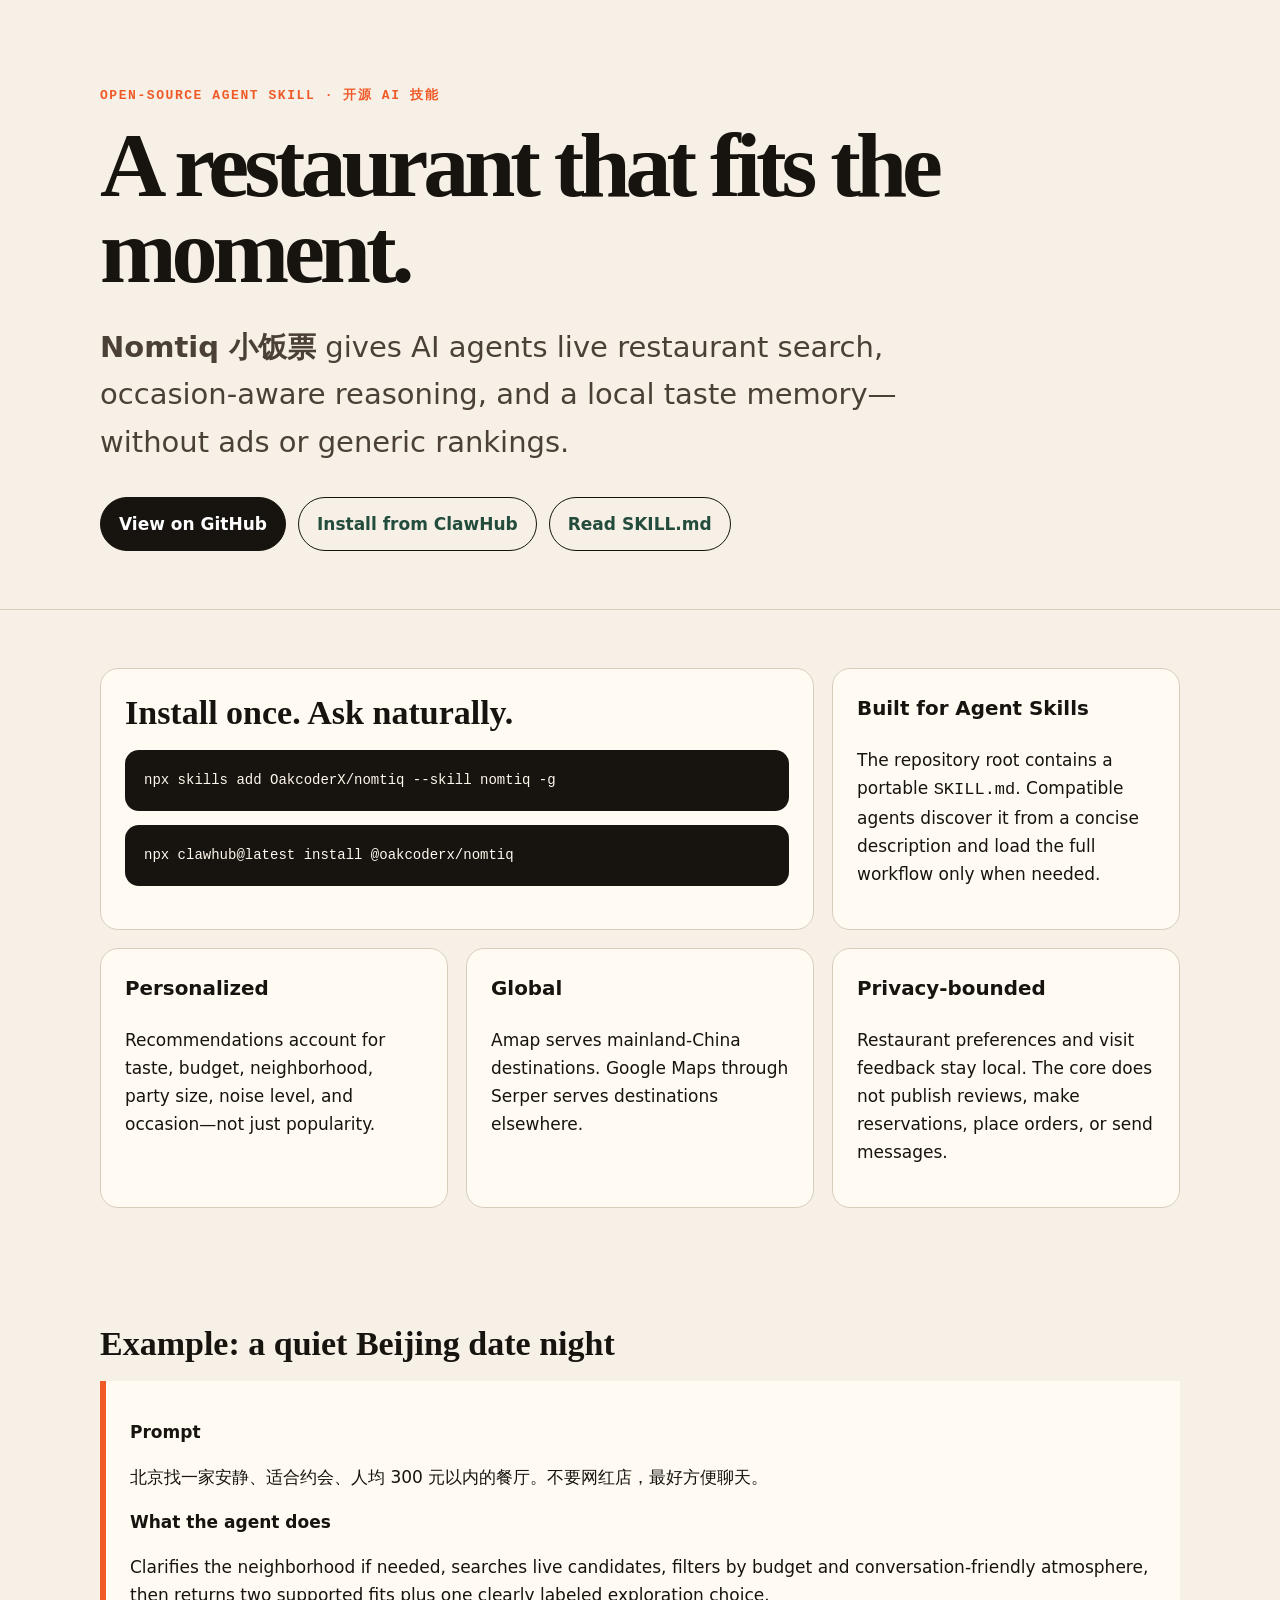
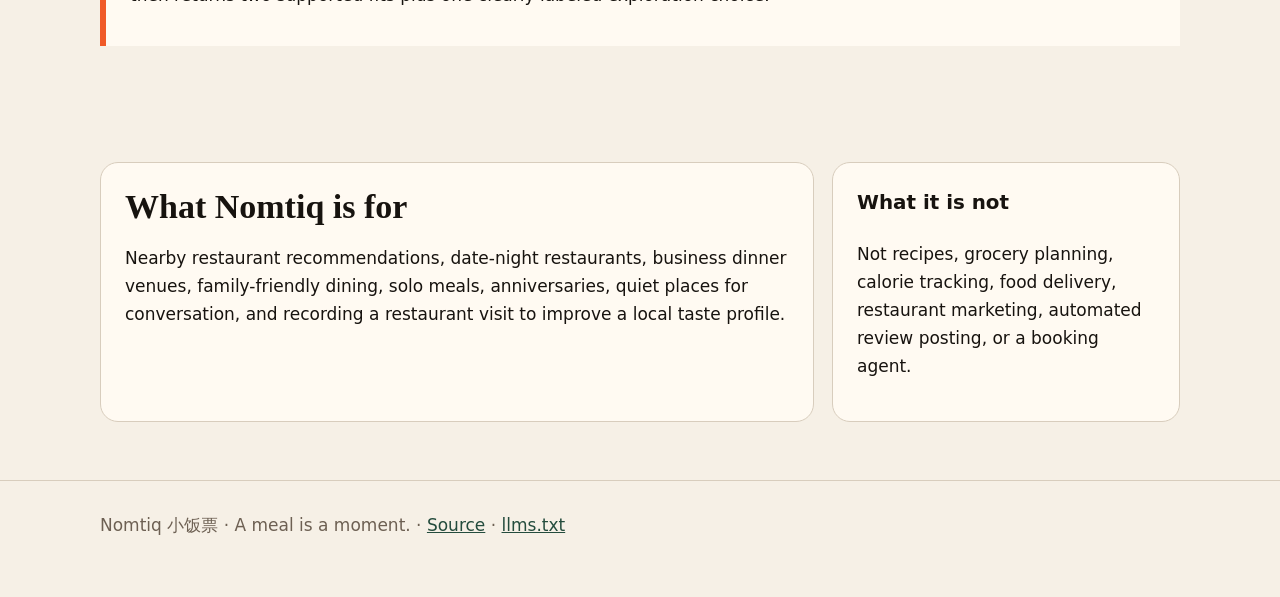
==== docs/index.html @ 1fe5f9c1 "Launch Nomtiq agent skill" ====
<!doctype html>
<html lang="en">
<head>
  <meta charset="utf-8">
  <meta name="viewport" content="width=device-width,initial-scale=1">
  <title>Nomtiq 小饭票 — Personalized AI Restaurant Finder Skill</title>
  <meta name="description" content="Nomtiq is an open-source AI restaurant finder skill for nearby dining, date night, business meals, family gatherings and local taste memory. Works with Agent Skills-compatible AI agents and OpenClaw.">
  <meta name="keywords" content="AI restaurant finder, restaurant recommendation agent, Agent Skills, OpenClaw skill, 找餐厅, 推荐餐厅, date night restaurant, personalized dining">
  <meta name="robots" content="index,follow,max-image-preview:large">
  <link rel="canonical" href="https://oakcoderx.github.io/nomtiq/">
  <meta property="og:type" content="website">
  <meta property="og:title" content="Nomtiq 小饭票 — AI Restaurant Finder Skill">
  <meta property="og:description" content="A personalized, occasion-aware restaurant finder for AI agents. Live search, local taste memory, no generic rankings.">
  <meta property="og:url" content="https://oakcoderx.github.io/nomtiq/">
  <meta property="og:site_name" content="Nomtiq">
  <meta name="twitter:card" content="summary">
  <meta name="theme-color" content="#17130f">
  <script type="application/ld+json">
  {
    "@context": "https://schema.org",
    "@type": "SoftwareSourceCode",
    "name": "Nomtiq 小饭票",
    "alternateName": "Nomtiq AI Restaurant Finder Skill",
    "description": "An open-source personalized restaurant finder skill for AI agents.",
    "codeRepository": "https://github.com/OakcoderX/nomtiq",
    "url": "https://oakcoderx.github.io/nomtiq/",
    "license": "https://opensource.org/license/mit-0",
    "programmingLanguage": ["Markdown", "Python"],
    "keywords": "Agent Skills, AI restaurant finder, personalized restaurant recommendation, 找餐厅, 推荐餐厅"
  }
  </script>
  <style>
    :root{--ink:#17130f;--paper:#f6f0e6;--card:#fffaf2;--accent:#f05a28;--green:#244c3d;--line:#d8cdbd}
    *{box-sizing:border-box}body{margin:0;background:var(--paper);color:var(--ink);font:17px/1.65 ui-sans-serif,system-ui,-apple-system,BlinkMacSystemFont,"Segoe UI",sans-serif}
    a{color:var(--green)}.wrap{width:min(1080px,calc(100% - 36px));margin:auto}.hero{padding:88px 0 58px;border-bottom:1px solid var(--line)}
    .eyebrow{font:700 13px/1.2 ui-monospace,SFMono-Regular,monospace;letter-spacing:.12em;text-transform:uppercase;color:var(--accent)}
    h1{font:800 clamp(46px,8vw,92px)/.94 Georgia,serif;letter-spacing:-.055em;margin:18px 0 24px;max-width:920px}h2{font:750 34px/1.15 Georgia,serif;margin:0 0 18px}
    .lead{font-size:clamp(20px,2.5vw,29px);max-width:820px;color:#4b4035}.actions{display:flex;flex-wrap:wrap;gap:12px;margin-top:30px}.button{display:inline-block;padding:12px 18px;border:1px solid var(--ink);border-radius:99px;text-decoration:none;font-weight:750}.button.primary{background:var(--ink);color:white}
    section{padding:58px 0}.grid{display:grid;grid-template-columns:repeat(3,1fr);gap:18px}.card{background:var(--card);border:1px solid var(--line);border-radius:18px;padding:24px}.card h3{margin-top:0}.wide{grid-column:span 2}pre{overflow:auto;background:var(--ink);color:#fff8ed;padding:19px;border-radius:14px;font-size:14px}.example{border-left:6px solid var(--accent);padding:20px 24px;background:var(--card)}footer{border-top:1px solid var(--line);padding:30px 0 60px;color:#6d6053}@media(max-width:760px){.grid{grid-template-columns:1fr}.wide{grid-column:auto}.hero{padding-top:56px}}
  </style>
</head>
<body>
  <header class="hero"><div class="wrap">
    <div class="eyebrow">Open-source Agent Skill · 开源 AI 技能</div>
    <h1>A restaurant that fits the moment.</h1>
    <p class="lead"><strong>Nomtiq 小饭票</strong> gives AI agents live restaurant search, occasion-aware reasoning, and a local taste memory—without ads or generic rankings.</p>
    <div class="actions"><a class="button primary" href="https://github.com/OakcoderX/nomtiq">View on GitHub</a><a class="button" href="https://clawhub.ai/oakcoderx/skills/nomtiq">Install from ClawHub</a><a class="button" href="https://raw.githubusercontent.com/OakcoderX/nomtiq/main/SKILL.md">Read SKILL.md</a></div>
  </div></header>
  <main>
    <section><div class="wrap grid">
      <article class="card wide"><h2>Install once. Ask naturally.</h2><pre><code>npx skills add OakcoderX/nomtiq --skill nomtiq -g</code></pre><pre><code>npx clawhub@latest install @oakcoderx/nomtiq</code></pre></article>
      <article class="card"><h3>Built for Agent Skills</h3><p>The repository root contains a portable <code>SKILL.md</code>. Compatible agents discover it from a concise description and load the full workflow only when needed.</p></article>
      <article class="card"><h3>Personalized</h3><p>Recommendations account for taste, budget, neighborhood, party size, noise level, and occasion—not just popularity.</p></article>
      <article class="card"><h3>Global</h3><p>Amap serves mainland-China destinations. Google Maps through Serper serves destinations elsewhere.</p></article>
      <article class="card"><h3>Privacy-bounded</h3><p>Restaurant preferences and visit feedback stay local. The core does not publish reviews, make reservations, place orders, or send messages.</p></article>
    </div></section>
    <section id="example"><div class="wrap"><h2>Example: a quiet Beijing date night</h2><div class="example"><p><strong>Prompt</strong></p><p>北京找一家安静、适合约会、人均 300 元以内的餐厅。不要网红店，最好方便聊天。</p><p><strong>What the agent does</strong></p><p>Clarifies the neighborhood if needed, searches live candidates, filters by budget and conversation-friendly atmosphere, then returns two supported fits plus one clearly labeled exploration choice.</p></div></div></section>
    <section><div class="wrap grid"><article class="card wide"><h2>What Nomtiq is for</h2><p>Nearby restaurant recommendations, date-night restaurants, business dinner venues, family-friendly dining, solo meals, anniversaries, quiet places for conversation, and recording a restaurant visit to improve a local taste profile.</p></article><article class="card"><h3>What it is not</h3><p>Not recipes, grocery planning, calorie tracking, food delivery, restaurant marketing, automated review posting, or a booking agent.</p></article></div></section>
  </main>
  <footer><div class="wrap">Nomtiq 小饭票 · A meal is a moment. · <a href="https://github.com/OakcoderX/nomtiq">Source</a> · <a href="llms.txt">llms.txt</a></div></footer>
</body>
</html>
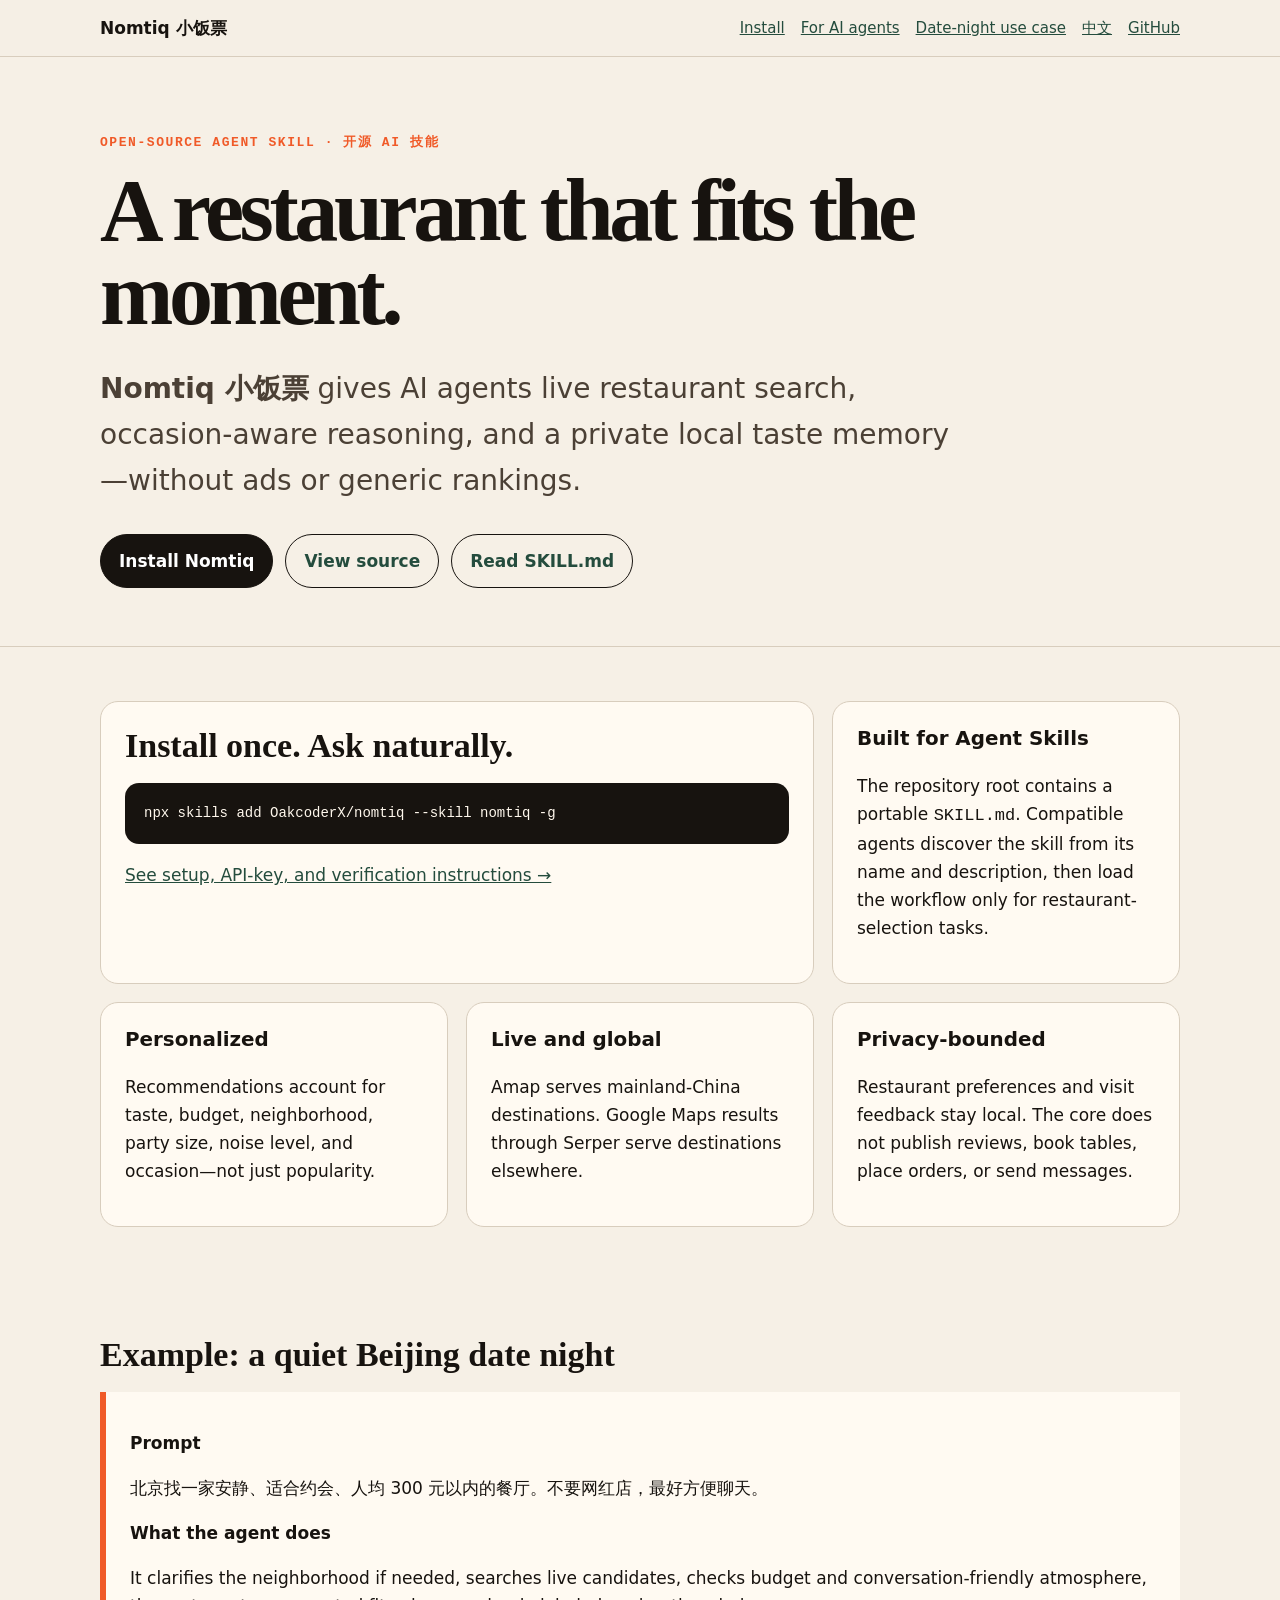
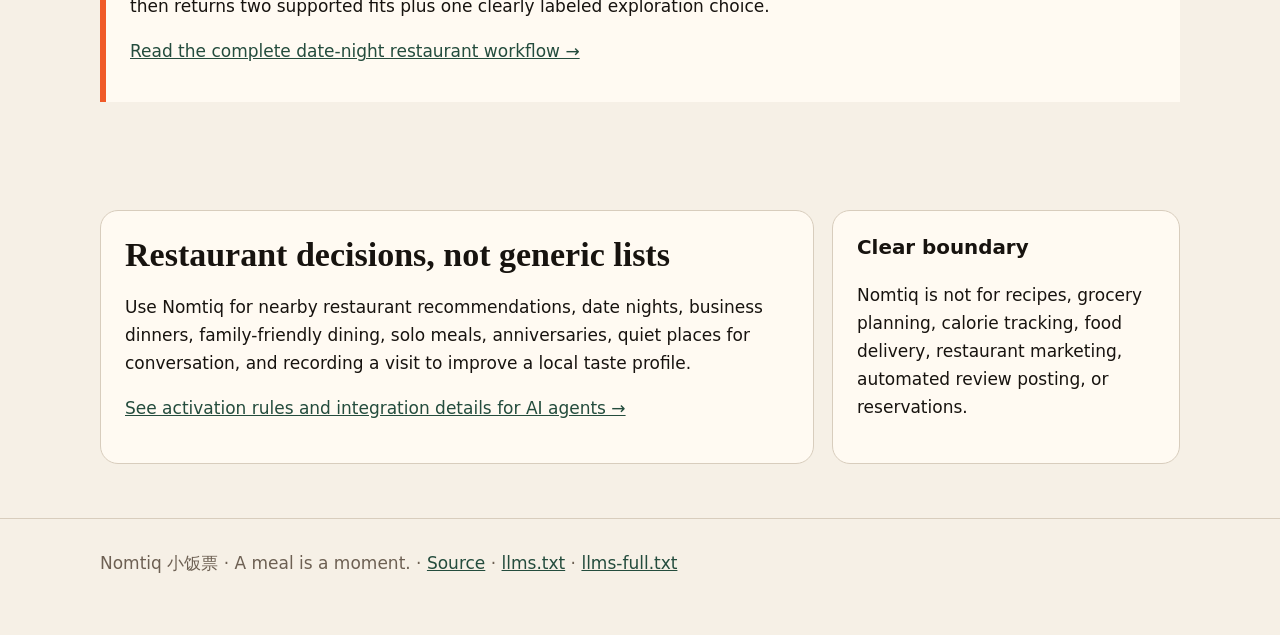
==== commit 9dc2d88a: "Expand Nomtiq search and agent discovery pages" ====
--- a/docs/index.html
+++ b/docs/index.html
@@ -3,60 +3,76 @@
 <head>
   <meta charset="utf-8">
   <meta name="viewport" content="width=device-width,initial-scale=1">
-  <title>Nomtiq 小饭票 — Personalized AI Restaurant Finder Skill</title>
-  <meta name="description" content="Nomtiq is an open-source AI restaurant finder skill for nearby dining, date night, business meals, family gatherings and local taste memory. Works with Agent Skills-compatible AI agents and OpenClaw.">
-  <meta name="keywords" content="AI restaurant finder, restaurant recommendation agent, Agent Skills, OpenClaw skill, 找餐厅, 推荐餐厅, date night restaurant, personalized dining">
-  <meta name="robots" content="index,follow,max-image-preview:large">
+  <title>Nomtiq — Personalized AI Restaurant Finder Skill</title>
+  <meta name="description" content="Install Nomtiq, an open-source AI restaurant finder skill with live search, date-night and business-meal reasoning, and a private local taste profile.">
+  <meta name="robots" content="index,follow,max-image-preview:large,max-snippet:-1,max-video-preview:-1">
   <link rel="canonical" href="https://oakcoderx.github.io/nomtiq/">
+  <link rel="alternate" hreflang="en" href="https://oakcoderx.github.io/nomtiq/">
+  <link rel="alternate" hreflang="zh-CN" href="https://oakcoderx.github.io/nomtiq/zh/">
+  <link rel="alternate" hreflang="x-default" href="https://oakcoderx.github.io/nomtiq/">
+  <link rel="stylesheet" href="assets/site.css">
   <meta property="og:type" content="website">
-  <meta property="og:title" content="Nomtiq 小饭票 — AI Restaurant Finder Skill">
-  <meta property="og:description" content="A personalized, occasion-aware restaurant finder for AI agents. Live search, local taste memory, no generic rankings.">
+  <meta property="og:title" content="Nomtiq — Personalized AI Restaurant Finder Skill">
+  <meta property="og:description" content="Give a compatible AI agent live restaurant search, occasion-aware reasoning, and private local taste memory.">
   <meta property="og:url" content="https://oakcoderx.github.io/nomtiq/">
   <meta property="og:site_name" content="Nomtiq">
-  <meta name="twitter:card" content="summary">
+  <meta property="og:locale" content="en_US">
+  <meta property="og:image" content="https://opengraph.githubassets.com/1/OakcoderX/nomtiq">
+  <meta property="og:image:alt" content="Nomtiq open-source AI restaurant finder skill">
+  <meta name="twitter:card" content="summary_large_image">
   <meta name="theme-color" content="#17130f">
   <script type="application/ld+json">
   {
     "@context": "https://schema.org",
-    "@type": "SoftwareSourceCode",
-    "name": "Nomtiq 小饭票",
-    "alternateName": "Nomtiq AI Restaurant Finder Skill",
-    "description": "An open-source personalized restaurant finder skill for AI agents.",
-    "codeRepository": "https://github.com/OakcoderX/nomtiq",
-    "url": "https://oakcoderx.github.io/nomtiq/",
-    "license": "https://opensource.org/license/mit-0",
-    "programmingLanguage": ["Markdown", "Python"],
-    "keywords": "Agent Skills, AI restaurant finder, personalized restaurant recommendation, 找餐厅, 推荐餐厅"
+    "@graph": [
+      {
+        "@type": "WebSite",
+        "@id": "https://oakcoderx.github.io/nomtiq/#website",
+        "url": "https://oakcoderx.github.io/nomtiq/",
+        "name": "Nomtiq 小饭票",
+        "description": "Open-source personalized AI restaurant finder skill",
+        "inLanguage": ["en", "zh-CN"]
+      },
+      {
+        "@type": "SoftwareSourceCode",
+        "@id": "https://oakcoderx.github.io/nomtiq/#software",
+        "name": "Nomtiq 小饭票",
+        "alternateName": "Nomtiq AI Restaurant Finder Skill",
+        "description": "An open-source personalized restaurant finder skill for AI agents.",
+        "codeRepository": "https://github.com/OakcoderX/nomtiq",
+        "url": "https://oakcoderx.github.io/nomtiq/",
+        "license": "https://opensource.org/license/mit-0",
+        "programmingLanguage": ["Markdown", "Python"],
+        "runtimePlatform": "Agent Skills-compatible AI agents",
+        "keywords": ["AI restaurant finder", "Agent Skills", "restaurant recommendation agent", "OpenClaw skill", "找餐厅"],
+        "sameAs": [
+          "https://skills.sh/oakcoderx/nomtiq",
+          "https://clawhub.ai/oakcoderx/skills/nomtiq"
+        ]
+      }
+    ]
   }
   </script>
-  <style>
-    :root{--ink:#17130f;--paper:#f6f0e6;--card:#fffaf2;--accent:#f05a28;--green:#244c3d;--line:#d8cdbd}
-    *{box-sizing:border-box}body{margin:0;background:var(--paper);color:var(--ink);font:17px/1.65 ui-sans-serif,system-ui,-apple-system,BlinkMacSystemFont,"Segoe UI",sans-serif}
-    a{color:var(--green)}.wrap{width:min(1080px,calc(100% - 36px));margin:auto}.hero{padding:88px 0 58px;border-bottom:1px solid var(--line)}
-    .eyebrow{font:700 13px/1.2 ui-monospace,SFMono-Regular,monospace;letter-spacing:.12em;text-transform:uppercase;color:var(--accent)}
-    h1{font:800 clamp(46px,8vw,92px)/.94 Georgia,serif;letter-spacing:-.055em;margin:18px 0 24px;max-width:920px}h2{font:750 34px/1.15 Georgia,serif;margin:0 0 18px}
-    .lead{font-size:clamp(20px,2.5vw,29px);max-width:820px;color:#4b4035}.actions{display:flex;flex-wrap:wrap;gap:12px;margin-top:30px}.button{display:inline-block;padding:12px 18px;border:1px solid var(--ink);border-radius:99px;text-decoration:none;font-weight:750}.button.primary{background:var(--ink);color:white}
-    section{padding:58px 0}.grid{display:grid;grid-template-columns:repeat(3,1fr);gap:18px}.card{background:var(--card);border:1px solid var(--line);border-radius:18px;padding:24px}.card h3{margin-top:0}.wide{grid-column:span 2}pre{overflow:auto;background:var(--ink);color:#fff8ed;padding:19px;border-radius:14px;font-size:14px}.example{border-left:6px solid var(--accent);padding:20px 24px;background:var(--card)}footer{border-top:1px solid var(--line);padding:30px 0 60px;color:#6d6053}@media(max-width:760px){.grid{grid-template-columns:1fr}.wide{grid-column:auto}.hero{padding-top:56px}}
-  </style>
 </head>
 <body>
+  <nav class="site-nav" aria-label="Primary"><div class="wrap"><a class="brand" href="./">Nomtiq 小饭票</a><div class="nav-links"><a href="install/">Install</a><a href="for-agents/">For AI agents</a><a href="use-cases/date-night/">Date-night use case</a><a href="zh/" lang="zh-CN">中文</a><a href="https://github.com/OakcoderX/nomtiq">GitHub</a></div></div></nav>
   <header class="hero"><div class="wrap">
     <div class="eyebrow">Open-source Agent Skill · 开源 AI 技能</div>
     <h1>A restaurant that fits the moment.</h1>
-    <p class="lead"><strong>Nomtiq 小饭票</strong> gives AI agents live restaurant search, occasion-aware reasoning, and a local taste memory—without ads or generic rankings.</p>
-    <div class="actions"><a class="button primary" href="https://github.com/OakcoderX/nomtiq">View on GitHub</a><a class="button" href="https://clawhub.ai/oakcoderx/skills/nomtiq">Install from ClawHub</a><a class="button" href="https://raw.githubusercontent.com/OakcoderX/nomtiq/main/SKILL.md">Read SKILL.md</a></div>
+    <p class="lead"><strong>Nomtiq 小饭票</strong> gives AI agents live restaurant search, occasion-aware reasoning, and a private local taste memory—without ads or generic rankings.</p>
+    <div class="actions"><a class="button primary" href="install/">Install Nomtiq</a><a class="button" href="https://github.com/OakcoderX/nomtiq">View source</a><a class="button" href="https://raw.githubusercontent.com/OakcoderX/nomtiq/main/SKILL.md">Read SKILL.md</a></div>
   </div></header>
   <main>
     <section><div class="wrap grid">
-      <article class="card wide"><h2>Install once. Ask naturally.</h2><pre><code>npx skills add OakcoderX/nomtiq --skill nomtiq -g</code></pre><pre><code>npx clawhub@latest install @oakcoderx/nomtiq</code></pre></article>
-      <article class="card"><h3>Built for Agent Skills</h3><p>The repository root contains a portable <code>SKILL.md</code>. Compatible agents discover it from a concise description and load the full workflow only when needed.</p></article>
+      <article class="card wide"><h2>Install once. Ask naturally.</h2><pre><code>npx skills add OakcoderX/nomtiq --skill nomtiq -g</code></pre><p><a href="install/">See setup, API-key, and verification instructions →</a></p></article>
+      <article class="card"><h3>Built for Agent Skills</h3><p>The repository root contains a portable <code>SKILL.md</code>. Compatible agents discover the skill from its name and description, then load the workflow only for restaurant-selection tasks.</p></article>
       <article class="card"><h3>Personalized</h3><p>Recommendations account for taste, budget, neighborhood, party size, noise level, and occasion—not just popularity.</p></article>
-      <article class="card"><h3>Global</h3><p>Amap serves mainland-China destinations. Google Maps through Serper serves destinations elsewhere.</p></article>
-      <article class="card"><h3>Privacy-bounded</h3><p>Restaurant preferences and visit feedback stay local. The core does not publish reviews, make reservations, place orders, or send messages.</p></article>
+      <article class="card"><h3>Live and global</h3><p>Amap serves mainland-China destinations. Google Maps results through Serper serve destinations elsewhere.</p></article>
+      <article class="card"><h3>Privacy-bounded</h3><p>Restaurant preferences and visit feedback stay local. The core does not publish reviews, book tables, place orders, or send messages.</p></article>
     </div></section>
-    <section id="example"><div class="wrap"><h2>Example: a quiet Beijing date night</h2><div class="example"><p><strong>Prompt</strong></p><p>北京找一家安静、适合约会、人均 300 元以内的餐厅。不要网红店，最好方便聊天。</p><p><strong>What the agent does</strong></p><p>Clarifies the neighborhood if needed, searches live candidates, filters by budget and conversation-friendly atmosphere, then returns two supported fits plus one clearly labeled exploration choice.</p></div></div></section>
-    <section><div class="wrap grid"><article class="card wide"><h2>What Nomtiq is for</h2><p>Nearby restaurant recommendations, date-night restaurants, business dinner venues, family-friendly dining, solo meals, anniversaries, quiet places for conversation, and recording a restaurant visit to improve a local taste profile.</p></article><article class="card"><h3>What it is not</h3><p>Not recipes, grocery planning, calorie tracking, food delivery, restaurant marketing, automated review posting, or a booking agent.</p></article></div></section>
+    <section id="example"><div class="wrap"><h2>Example: a quiet Beijing date night</h2><div class="example"><p><strong>Prompt</strong></p><p>北京找一家安静、适合约会、人均 300 元以内的餐厅。不要网红店，最好方便聊天。</p><p><strong>What the agent does</strong></p><p>It clarifies the neighborhood if needed, searches live candidates, checks budget and conversation-friendly atmosphere, then returns two supported fits plus one clearly labeled exploration choice.</p><p><a href="use-cases/date-night/">Read the complete date-night restaurant workflow →</a></p></div></div></section>
+    <section><div class="wrap grid"><article class="card wide"><h2>Restaurant decisions, not generic lists</h2><p>Use Nomtiq for nearby restaurant recommendations, date nights, business dinners, family-friendly dining, solo meals, anniversaries, quiet places for conversation, and recording a visit to improve a local taste profile.</p><p><a href="for-agents/">See activation rules and integration details for AI agents →</a></p></article><article class="card"><h3>Clear boundary</h3><p>Nomtiq is not for recipes, grocery planning, calorie tracking, food delivery, restaurant marketing, automated review posting, or reservations.</p></article></div></section>
   </main>
-  <footer><div class="wrap">Nomtiq 小饭票 · A meal is a moment. · <a href="https://github.com/OakcoderX/nomtiq">Source</a> · <a href="llms.txt">llms.txt</a></div></footer>
+  <footer><div class="wrap">Nomtiq 小饭票 · A meal is a moment. · <a href="https://github.com/OakcoderX/nomtiq">Source</a> · <a href="llms.txt">llms.txt</a> · <a href="llms-full.txt">llms-full.txt</a></div></footer>
 </body>
 </html>
--- a/docs/assets/site.css
+++ b/docs/assets/site.css
@@ -0,0 +1,35 @@
+:root{--ink:#17130f;--paper:#f6f0e6;--card:#fffaf2;--accent:#f05a28;--green:#244c3d;--muted:#6d6053;--line:#d8cdbd}
+*{box-sizing:border-box}
+html{scroll-behavior:smooth}
+body{margin:0;background:var(--paper);color:var(--ink);font:17px/1.65 ui-sans-serif,system-ui,-apple-system,BlinkMacSystemFont,"Segoe UI",sans-serif}
+a{color:var(--green)}
+.wrap{width:min(1080px,calc(100% - 36px));margin:auto}
+.site-nav{border-bottom:1px solid var(--line);background:rgba(246,240,230,.94)}
+.site-nav .wrap{display:flex;align-items:center;justify-content:space-between;gap:20px;padding:14px 0}
+.brand{font-weight:850;text-decoration:none;color:var(--ink)}
+.nav-links{display:flex;flex-wrap:wrap;gap:16px;font-size:15px}
+.hero{padding:78px 0 58px;border-bottom:1px solid var(--line)}
+.hero.compact{padding:58px 0 46px}
+.eyebrow{font:700 13px/1.2 ui-monospace,SFMono-Regular,monospace;letter-spacing:.12em;text-transform:uppercase;color:var(--accent)}
+h1{font:800 clamp(44px,8vw,88px)/.96 Georgia,serif;letter-spacing:-.05em;margin:18px 0 24px;max-width:940px}
+.compact h1{font-size:clamp(40px,6vw,68px)}
+h2{font:750 34px/1.15 Georgia,serif;margin:0 0 18px}
+h3{line-height:1.3}
+.lead{font-size:clamp(20px,2.5vw,28px);max-width:850px;color:#4b4035}
+.actions{display:flex;flex-wrap:wrap;gap:12px;margin-top:30px}
+.button{display:inline-block;padding:12px 18px;border:1px solid var(--ink);border-radius:99px;text-decoration:none;font-weight:750}
+.button.primary{background:var(--ink);color:white}
+section{padding:54px 0}
+.grid{display:grid;grid-template-columns:repeat(3,1fr);gap:18px}
+.card{background:var(--card);border:1px solid var(--line);border-radius:18px;padding:24px}
+.card h2,.card h3{margin-top:0}
+.wide{grid-column:span 2}
+.prose{max-width:790px}.prose p,.prose li{max-width:72ch}
+.steps{counter-reset:step;list-style:none;padding:0}.steps>li{counter-increment:step;margin:0 0 28px;padding:0 0 0 52px;position:relative}.steps>li:before{content:counter(step);position:absolute;left:0;top:0;width:34px;height:34px;border-radius:50%;display:grid;place-items:center;background:var(--accent);color:#fff;font-weight:800}
+pre{overflow:auto;background:var(--ink);color:#fff8ed;padding:19px;border-radius:14px;font-size:14px}
+code{font-family:ui-monospace,SFMono-Regular,Menlo,monospace}
+.example,.note{border-left:6px solid var(--accent);padding:20px 24px;background:var(--card)}
+.breadcrumbs{font-size:14px;color:var(--muted);margin-bottom:18px}
+.fact-list{padding-left:20px}.fact-list li{margin-bottom:10px}
+footer{border-top:1px solid var(--line);padding:30px 0 60px;color:var(--muted)}
+@media(max-width:760px){.grid{grid-template-columns:1fr}.wide{grid-column:auto}.hero{padding-top:48px}.site-nav .wrap{align-items:flex-start;flex-direction:column}.nav-links{gap:10px 15px}}
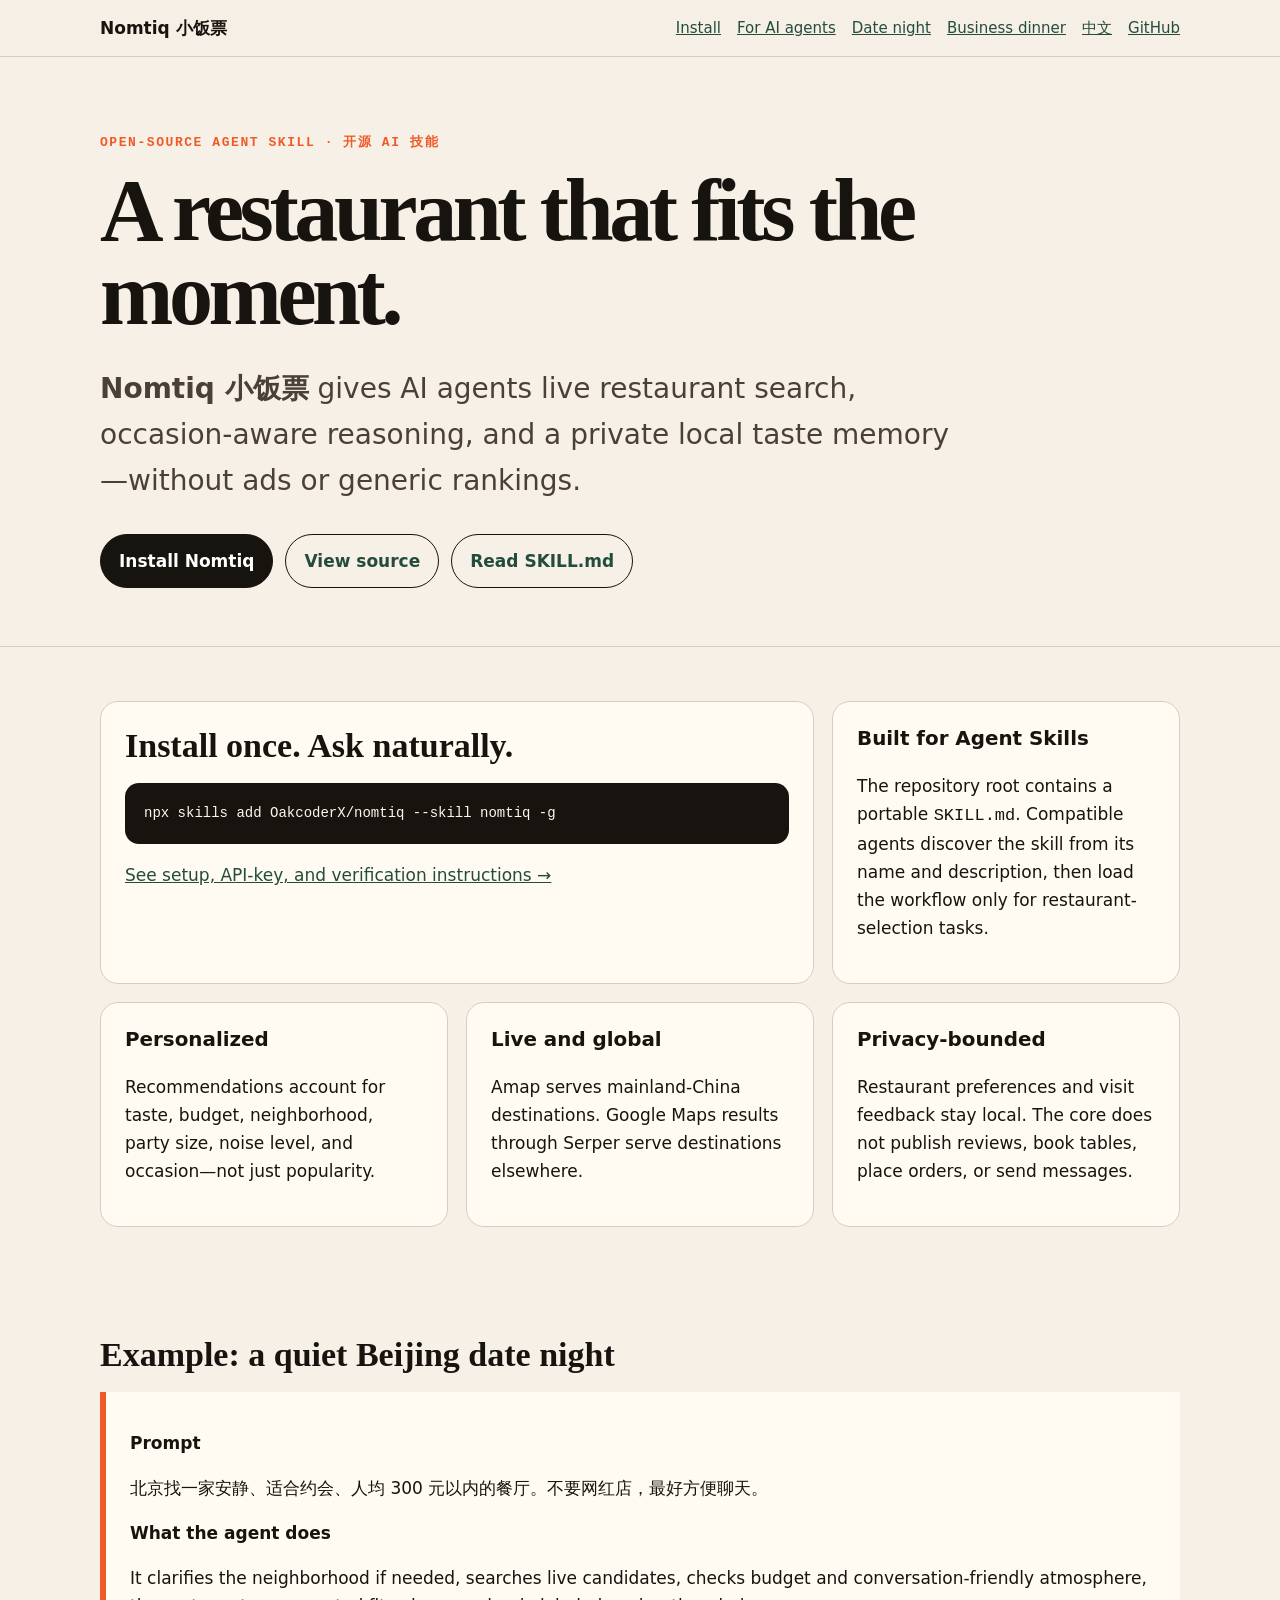
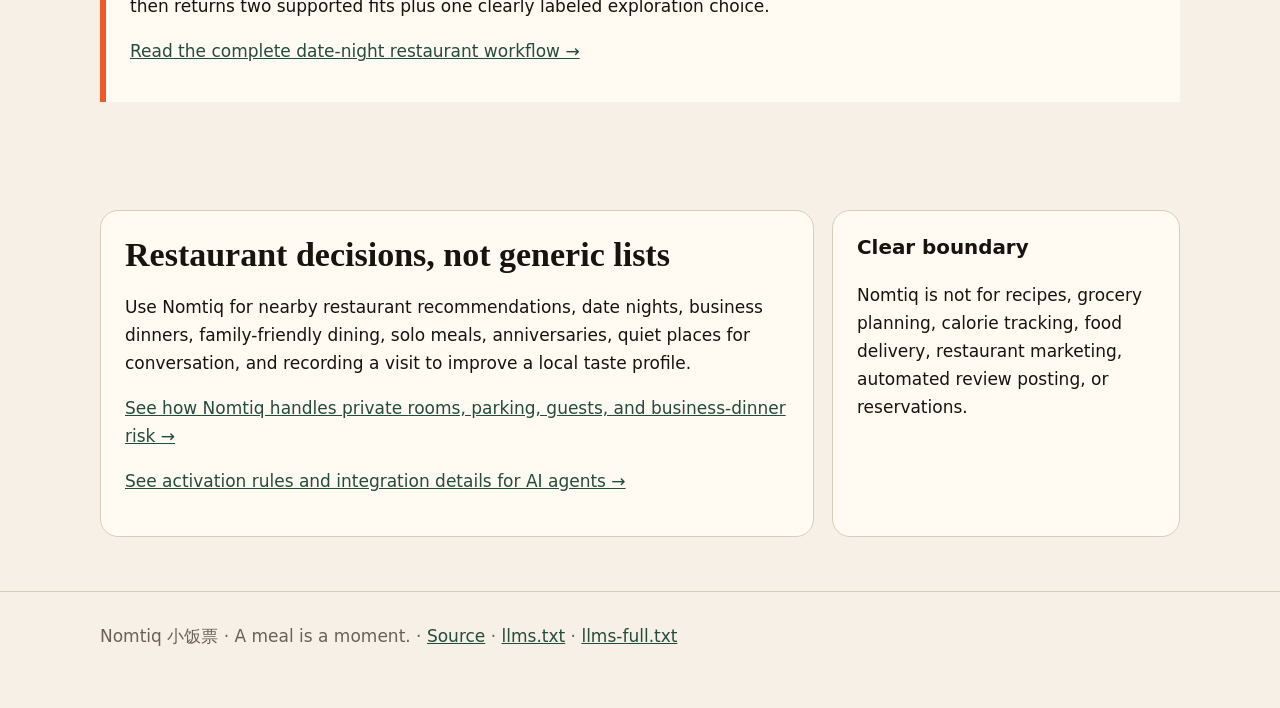
==== commit 2a1d38c9: "Add business dinner SEO use case" ====
--- a/docs/index.html
+++ b/docs/index.html
@@ -3,6 +3,7 @@
 <head>
   <meta charset="utf-8">
   <meta name="viewport" content="width=device-width,initial-scale=1">
+  <meta name="google-site-verification" content="XS_ySdT9LWxc4z5gXgTEsHL4chyaievyRww5e80b68k">
   <title>Nomtiq — Personalized AI Restaurant Finder Skill</title>
   <meta name="description" content="Install Nomtiq, an open-source AI restaurant finder skill with live search, date-night and business-meal reasoning, and a private local taste profile.">
   <meta name="robots" content="index,follow,max-image-preview:large,max-snippet:-1,max-video-preview:-1">
@@ -55,7 +56,7 @@
   </script>
 </head>
 <body>
-  <nav class="site-nav" aria-label="Primary"><div class="wrap"><a class="brand" href="./">Nomtiq 小饭票</a><div class="nav-links"><a href="install/">Install</a><a href="for-agents/">For AI agents</a><a href="use-cases/date-night/">Date-night use case</a><a href="zh/" lang="zh-CN">中文</a><a href="https://github.com/OakcoderX/nomtiq">GitHub</a></div></div></nav>
+  <nav class="site-nav" aria-label="Primary"><div class="wrap"><a class="brand" href="./">Nomtiq 小饭票</a><div class="nav-links"><a href="install/">Install</a><a href="for-agents/">For AI agents</a><a href="use-cases/date-night/">Date night</a><a href="use-cases/business-dinner/">Business dinner</a><a href="zh/" lang="zh-CN">中文</a><a href="https://github.com/OakcoderX/nomtiq">GitHub</a></div></div></nav>
   <header class="hero"><div class="wrap">
     <div class="eyebrow">Open-source Agent Skill · 开源 AI 技能</div>
     <h1>A restaurant that fits the moment.</h1>
@@ -71,7 +72,7 @@
       <article class="card"><h3>Privacy-bounded</h3><p>Restaurant preferences and visit feedback stay local. The core does not publish reviews, book tables, place orders, or send messages.</p></article>
     </div></section>
     <section id="example"><div class="wrap"><h2>Example: a quiet Beijing date night</h2><div class="example"><p><strong>Prompt</strong></p><p>北京找一家安静、适合约会、人均 300 元以内的餐厅。不要网红店，最好方便聊天。</p><p><strong>What the agent does</strong></p><p>It clarifies the neighborhood if needed, searches live candidates, checks budget and conversation-friendly atmosphere, then returns two supported fits plus one clearly labeled exploration choice.</p><p><a href="use-cases/date-night/">Read the complete date-night restaurant workflow →</a></p></div></div></section>
-    <section><div class="wrap grid"><article class="card wide"><h2>Restaurant decisions, not generic lists</h2><p>Use Nomtiq for nearby restaurant recommendations, date nights, business dinners, family-friendly dining, solo meals, anniversaries, quiet places for conversation, and recording a visit to improve a local taste profile.</p><p><a href="for-agents/">See activation rules and integration details for AI agents →</a></p></article><article class="card"><h3>Clear boundary</h3><p>Nomtiq is not for recipes, grocery planning, calorie tracking, food delivery, restaurant marketing, automated review posting, or reservations.</p></article></div></section>
+    <section><div class="wrap grid"><article class="card wide"><h2>Restaurant decisions, not generic lists</h2><p>Use Nomtiq for nearby restaurant recommendations, date nights, business dinners, family-friendly dining, solo meals, anniversaries, quiet places for conversation, and recording a visit to improve a local taste profile.</p><p><a href="use-cases/business-dinner/">See how Nomtiq handles private rooms, parking, guests, and business-dinner risk →</a></p><p><a href="for-agents/">See activation rules and integration details for AI agents →</a></p></article><article class="card"><h3>Clear boundary</h3><p>Nomtiq is not for recipes, grocery planning, calorie tracking, food delivery, restaurant marketing, automated review posting, or reservations.</p></article></div></section>
   </main>
   <footer><div class="wrap">Nomtiq 小饭票 · A meal is a moment. · <a href="https://github.com/OakcoderX/nomtiq">Source</a> · <a href="llms.txt">llms.txt</a> · <a href="llms-full.txt">llms-full.txt</a></div></footer>
 </body>
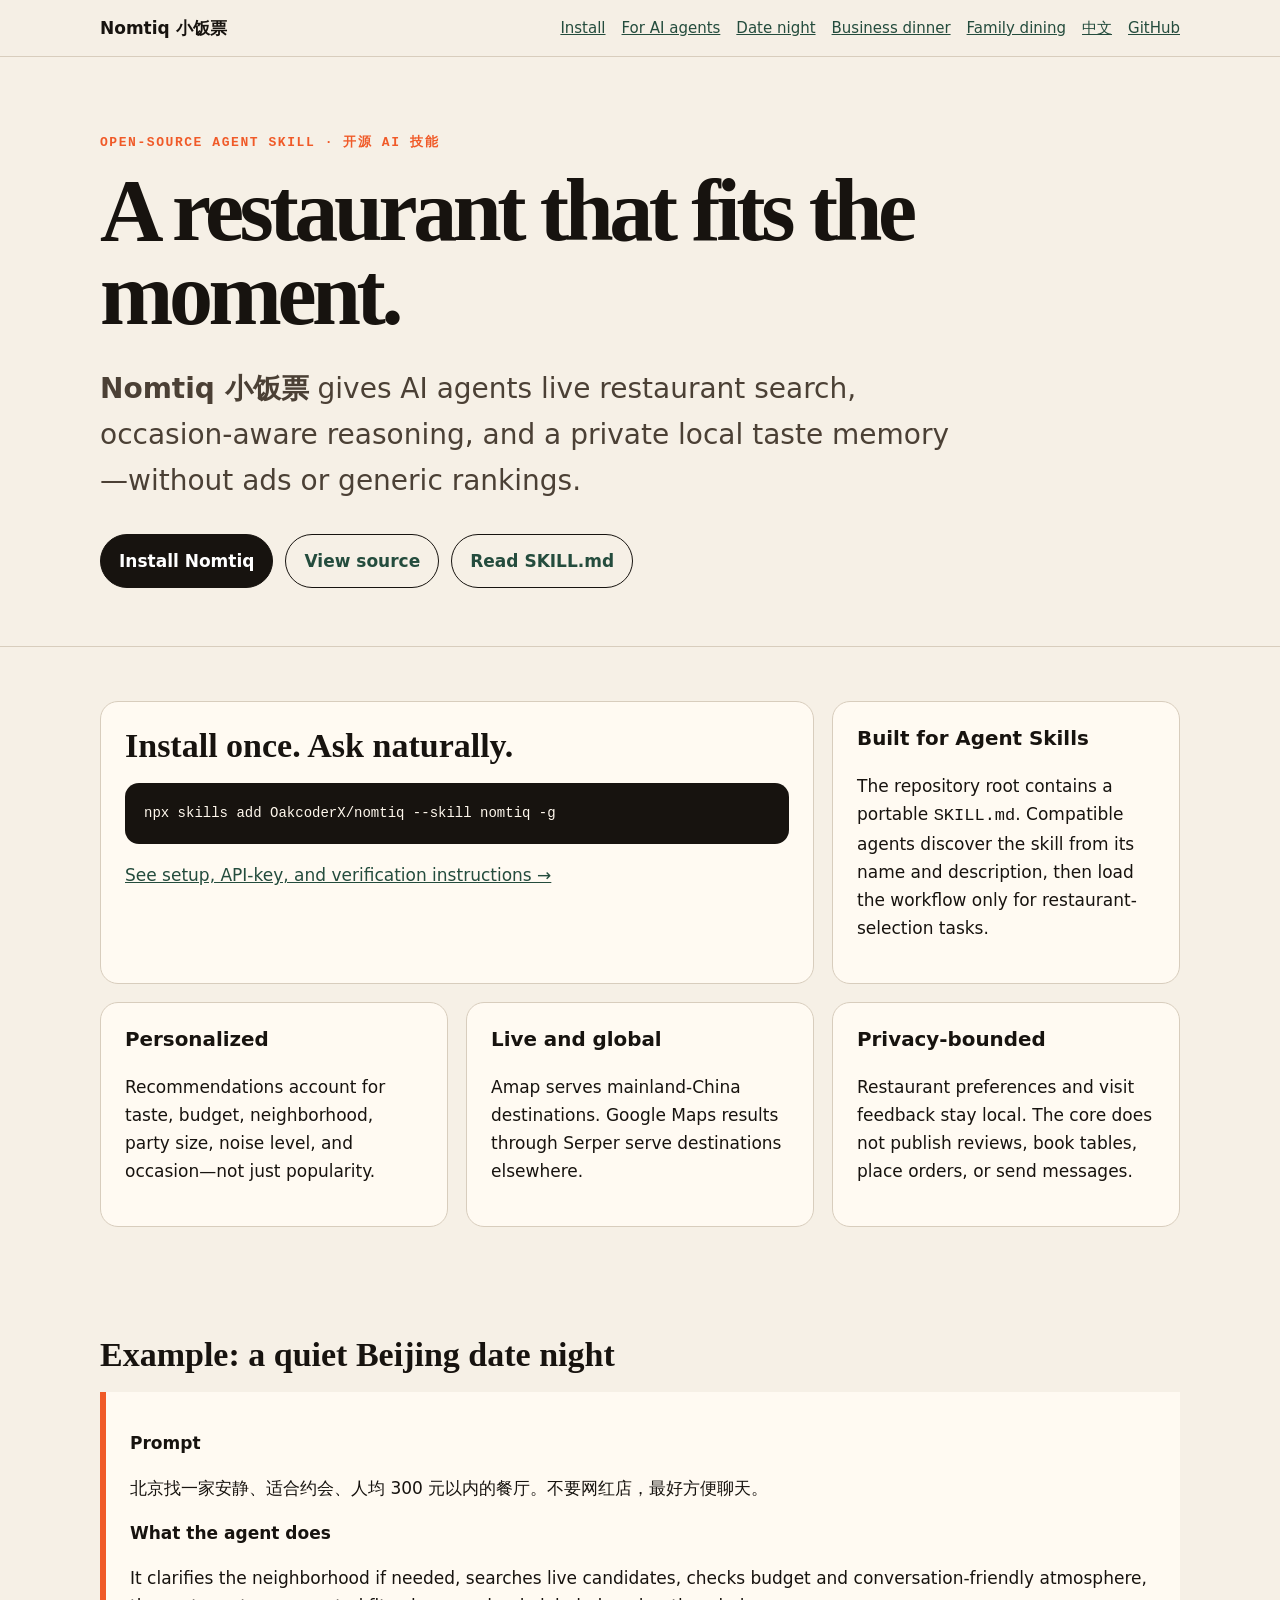
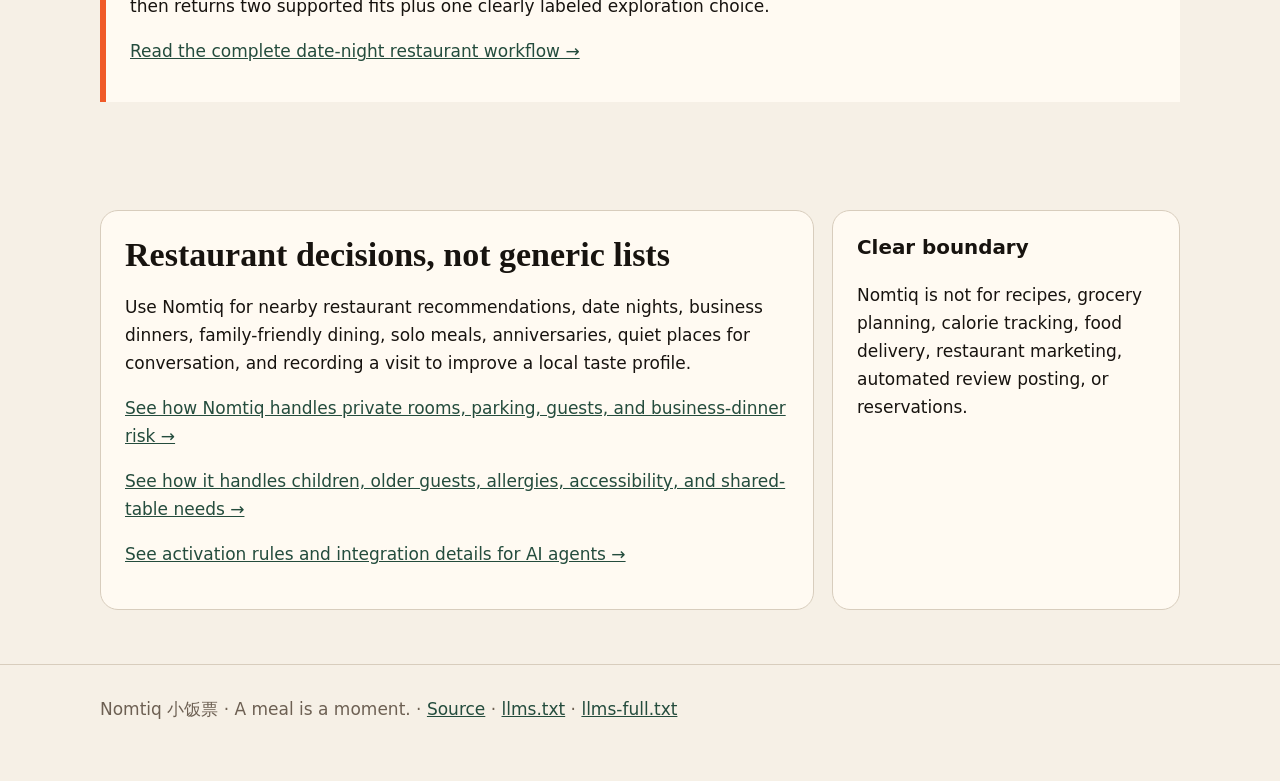
==== commit 450be128: "Add family dining SEO use case" ====
--- a/docs/index.html
+++ b/docs/index.html
@@ -56,7 +56,7 @@
   </script>
 </head>
 <body>
-  <nav class="site-nav" aria-label="Primary"><div class="wrap"><a class="brand" href="./">Nomtiq 小饭票</a><div class="nav-links"><a href="install/">Install</a><a href="for-agents/">For AI agents</a><a href="use-cases/date-night/">Date night</a><a href="use-cases/business-dinner/">Business dinner</a><a href="zh/" lang="zh-CN">中文</a><a href="https://github.com/OakcoderX/nomtiq">GitHub</a></div></div></nav>
+  <nav class="site-nav" aria-label="Primary"><div class="wrap"><a class="brand" href="./">Nomtiq 小饭票</a><div class="nav-links"><a href="install/">Install</a><a href="for-agents/">For AI agents</a><a href="use-cases/date-night/">Date night</a><a href="use-cases/business-dinner/">Business dinner</a><a href="use-cases/family-dining/">Family dining</a><a href="zh/" lang="zh-CN">中文</a><a href="https://github.com/OakcoderX/nomtiq">GitHub</a></div></div></nav>
   <header class="hero"><div class="wrap">
     <div class="eyebrow">Open-source Agent Skill · 开源 AI 技能</div>
     <h1>A restaurant that fits the moment.</h1>
@@ -72,7 +72,7 @@
       <article class="card"><h3>Privacy-bounded</h3><p>Restaurant preferences and visit feedback stay local. The core does not publish reviews, book tables, place orders, or send messages.</p></article>
     </div></section>
     <section id="example"><div class="wrap"><h2>Example: a quiet Beijing date night</h2><div class="example"><p><strong>Prompt</strong></p><p>北京找一家安静、适合约会、人均 300 元以内的餐厅。不要网红店，最好方便聊天。</p><p><strong>What the agent does</strong></p><p>It clarifies the neighborhood if needed, searches live candidates, checks budget and conversation-friendly atmosphere, then returns two supported fits plus one clearly labeled exploration choice.</p><p><a href="use-cases/date-night/">Read the complete date-night restaurant workflow →</a></p></div></div></section>
-    <section><div class="wrap grid"><article class="card wide"><h2>Restaurant decisions, not generic lists</h2><p>Use Nomtiq for nearby restaurant recommendations, date nights, business dinners, family-friendly dining, solo meals, anniversaries, quiet places for conversation, and recording a visit to improve a local taste profile.</p><p><a href="use-cases/business-dinner/">See how Nomtiq handles private rooms, parking, guests, and business-dinner risk →</a></p><p><a href="for-agents/">See activation rules and integration details for AI agents →</a></p></article><article class="card"><h3>Clear boundary</h3><p>Nomtiq is not for recipes, grocery planning, calorie tracking, food delivery, restaurant marketing, automated review posting, or reservations.</p></article></div></section>
+    <section><div class="wrap grid"><article class="card wide"><h2>Restaurant decisions, not generic lists</h2><p>Use Nomtiq for nearby restaurant recommendations, date nights, business dinners, family-friendly dining, solo meals, anniversaries, quiet places for conversation, and recording a visit to improve a local taste profile.</p><p><a href="use-cases/business-dinner/">See how Nomtiq handles private rooms, parking, guests, and business-dinner risk →</a></p><p><a href="use-cases/family-dining/">See how it handles children, older guests, allergies, accessibility, and shared-table needs →</a></p><p><a href="for-agents/">See activation rules and integration details for AI agents →</a></p></article><article class="card"><h3>Clear boundary</h3><p>Nomtiq is not for recipes, grocery planning, calorie tracking, food delivery, restaurant marketing, automated review posting, or reservations.</p></article></div></section>
   </main>
   <footer><div class="wrap">Nomtiq 小饭票 · A meal is a moment. · <a href="https://github.com/OakcoderX/nomtiq">Source</a> · <a href="llms.txt">llms.txt</a> · <a href="llms-full.txt">llms-full.txt</a></div></footer>
 </body>
